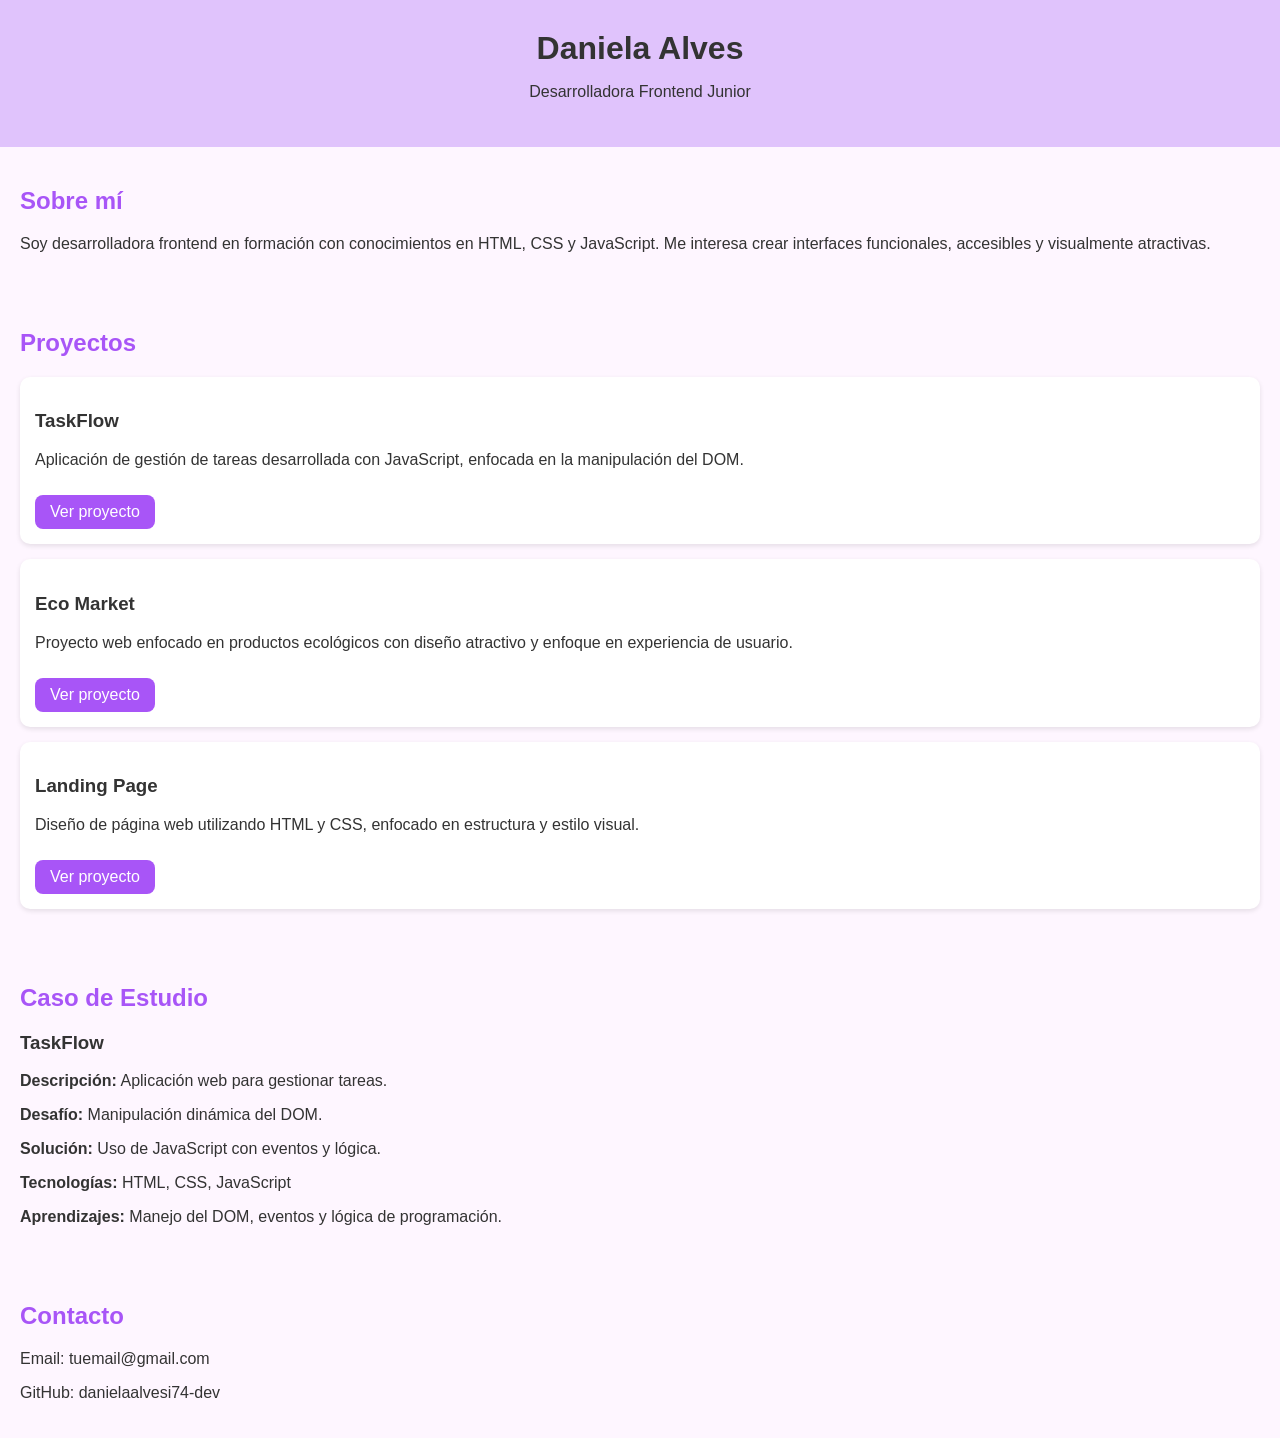
==== index.html @ 4c51468c "Add files via upload" ====
<!DOCTYPE html>
<html lang="es">
<head>
  <meta charset="UTF-8">
  <title>Portafolio Daniela Alves</title>
  <link rel="stylesheet" href="styles.css">
</head>
<body>

  <header>
    <h1>Daniela Alves</h1>
    <p>Desarrolladora Frontend Junior</p>
  </header>

  <section id="sobre-mi">
    <h2>Sobre mí</h2>
    <p>
      Soy desarrolladora frontend en formación con conocimientos en HTML, CSS y JavaScript.
      Me interesa crear interfaces funcionales, accesibles y visualmente atractivas.
    </p>
  </section>

  <section id="proyectos">
    <h2>Proyectos</h2>

    <div class="proyecto">
      <h3>TaskFlow</h3>
      <p>Aplicación de gestión de tareas desarrollada con JavaScript, enfocada en la manipulación del DOM.</p>
      <a href="taskflow/index.html" class="btn">Ver proyecto</a>
    </div>

    <div class="proyecto">
      <h3>Eco Market</h3>
      <p>Proyecto web enfocado en productos ecológicos con diseño atractivo y enfoque en experiencia de usuario.</p>
      <a href="eco-market/index.html" class="btn">Ver proyecto</a>
    </div>

    <div class="proyecto">
      <h3>Landing Page</h3>
      <p>Diseño de página web utilizando HTML y CSS, enfocado en estructura y estilo visual.</p>
      <a href="landing/index.html" class="btn">Ver proyecto</a>
    </div>

  </section>

  <section id="caso-estudio">
    <h2>Caso de Estudio</h2>

    <h3>TaskFlow</h3>

    <p><strong>Descripción:</strong> Aplicación web para gestionar tareas.</p>
    <p><strong>Desafío:</strong> Manipulación dinámica del DOM.</p>
    <p><strong>Solución:</strong> Uso de JavaScript con eventos y lógica.</p>
    <p><strong>Tecnologías:</strong> HTML, CSS, JavaScript</p>
    <p><strong>Aprendizajes:</strong> Manejo del DOM, eventos y lógica de programación.</p>

  </section>

  <section id="contacto">
    <h2>Contacto</h2>
    <p>Email: tuemail@gmail.com</p>
    <p>GitHub: danielaalvesi74-dev</p>
  </section>

</body>
</html>
---- styles.css ----
body {
  font-family: Arial, sans-serif;
  margin: 0;
  background-color: #fef6ff;
  color: #333;
}

header {
  background-color: #e0c3fc;
  text-align: center;
  padding: 30px;
}

h1 {
  margin: 0;
}

section {
  padding: 20px;
}

h2 {
  color: #a855f7;
}

.proyecto {
  background: white;
  padding: 15px;
  margin: 15px 0;
  border-radius: 10px;
  box-shadow: 0 2px 5px rgba(0,0,0,0.1);
}

.btn {
  display: inline-block;
  margin-top: 10px;
  padding: 8px 15px;
  background-color: #a855f7;
  color: white;
  text-decoration: none;
  border-radius: 8px;
}

.btn:hover {
  background-color: #9333ea;
}
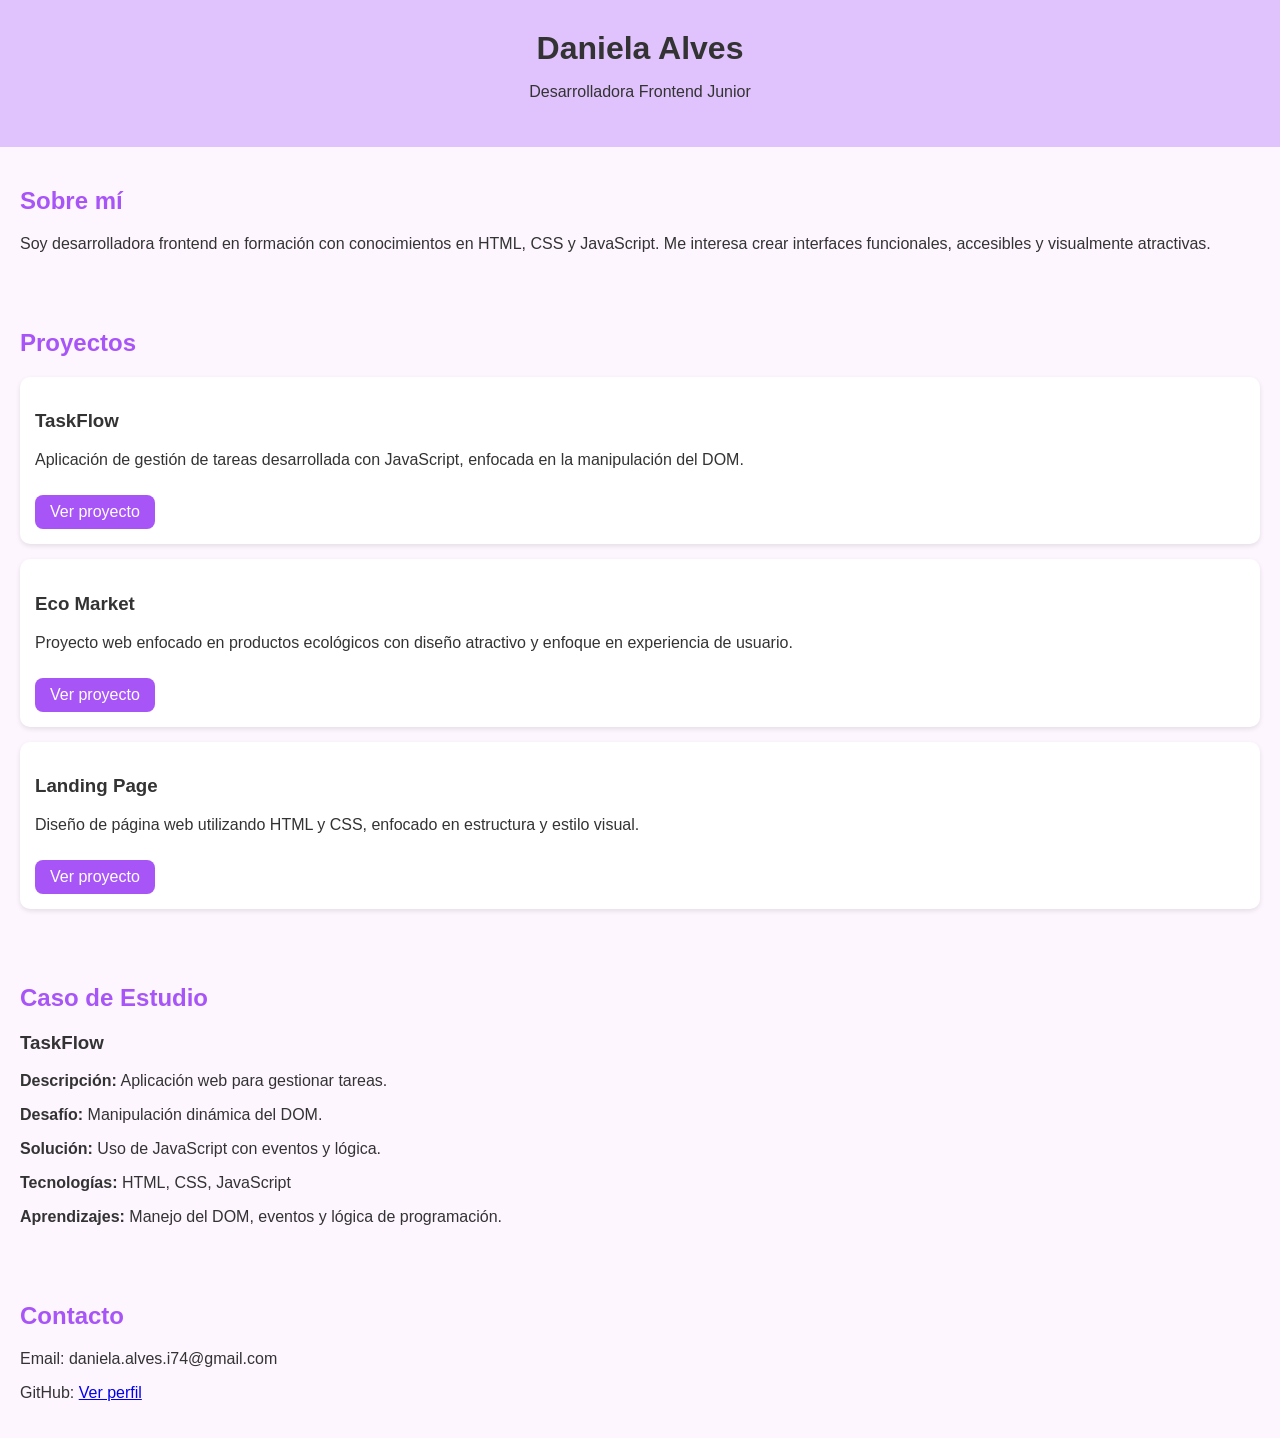
==== commit 6c357752: "Add files via upload" ====
--- a/index.html
+++ b/index.html
@@ -58,8 +58,13 @@
 
   <section id="contacto">
     <h2>Contacto</h2>
-    <p>Email: tuemail@gmail.com</p>
-    <p>GitHub: danielaalvesi74-dev</p>
+    <p>Email: daniela.alves.i74@gmail.com</p>
+   <p>
+  GitHub: 
+  <a href="https://github.com/danielaalvesi74-dev" target="_blank">
+    Ver perfil
+  </a>
+</p>
   </section>
 
 </body>
--- a/styles.css
+++ b/styles.css
@@ -43,4 +43,8 @@
 
 .btn:hover {
   background-color: #9333ea;
+}
+.proyecto:hover {
+  transform: scale(1.02);
+  transition: 0.3s;
 }
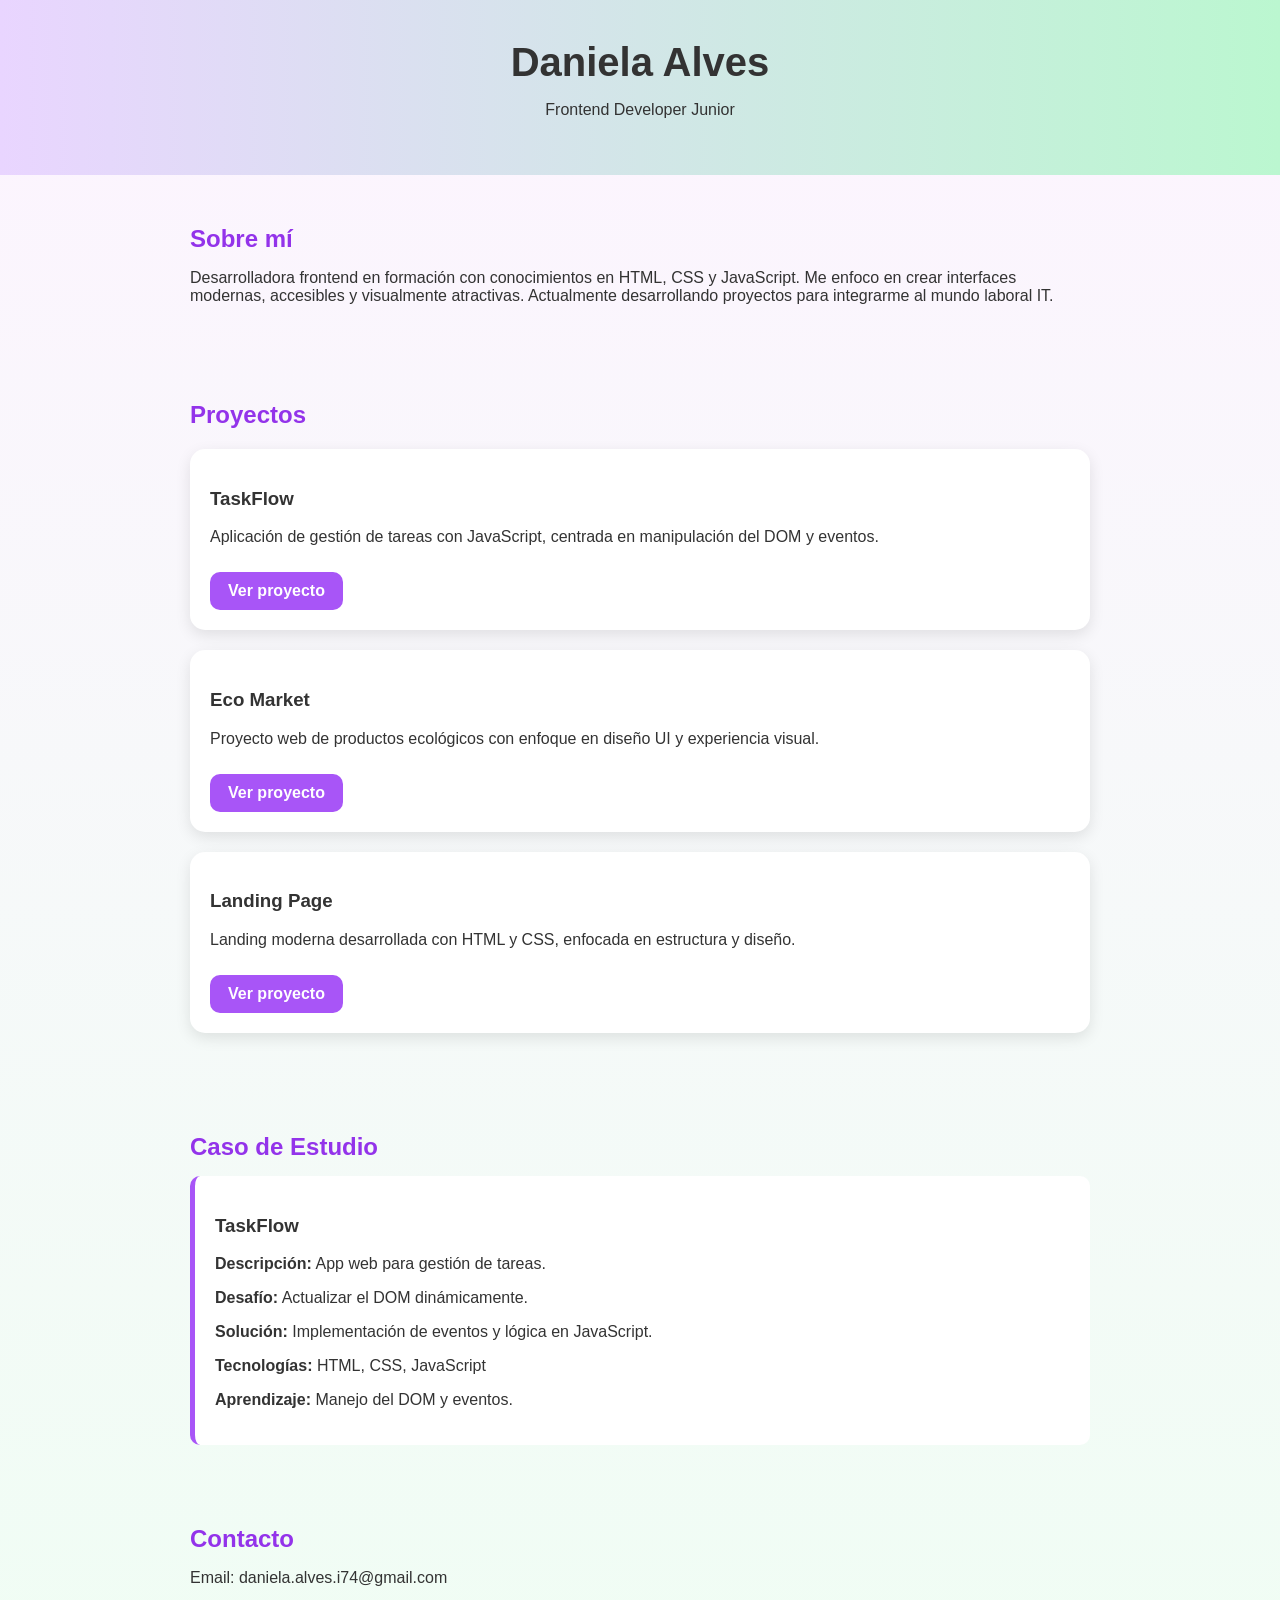
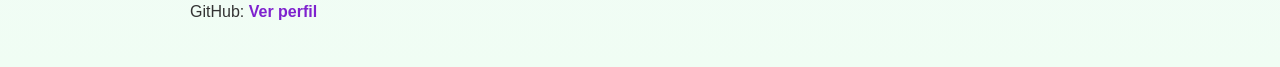
==== commit 7a149f19: "Add files via upload" ====
--- a/index.html
+++ b/index.html
@@ -2,21 +2,22 @@
 <html lang="es">
 <head>
   <meta charset="UTF-8">
-  <title>Portafolio Daniela Alves</title>
+  <title>Daniela Alves | Frontend Developer</title>
   <link rel="stylesheet" href="styles.css">
 </head>
 <body>
 
   <header>
     <h1>Daniela Alves</h1>
-    <p>Desarrolladora Frontend Junior</p>
+    <p>Frontend Developer Junior</p>
   </header>
 
   <section id="sobre-mi">
     <h2>Sobre mí</h2>
     <p>
-      Soy desarrolladora frontend en formación con conocimientos en HTML, CSS y JavaScript.
-      Me interesa crear interfaces funcionales, accesibles y visualmente atractivas.
+      Desarrolladora frontend en formación con conocimientos en HTML, CSS y JavaScript.
+      Me enfoco en crear interfaces modernas, accesibles y visualmente atractivas.
+      Actualmente desarrollando proyectos para integrarme al mundo laboral IT.
     </p>
   </section>
 
@@ -25,20 +26,20 @@
 
     <div class="proyecto">
       <h3>TaskFlow</h3>
-      <p>Aplicación de gestión de tareas desarrollada con JavaScript, enfocada en la manipulación del DOM.</p>
-      <a href="taskflow/index.html" class="btn">Ver proyecto</a>
+      <p>Aplicación de gestión de tareas con JavaScript, centrada en manipulación del DOM y eventos.</p>
+      <a href="taskflow/index.html" target="_blank" class="btn">Ver proyecto</a>
     </div>
 
     <div class="proyecto">
       <h3>Eco Market</h3>
-      <p>Proyecto web enfocado en productos ecológicos con diseño atractivo y enfoque en experiencia de usuario.</p>
-      <a href="eco-market/index.html" class="btn">Ver proyecto</a>
+      <p>Proyecto web de productos ecológicos con enfoque en diseño UI y experiencia visual.</p>
+      <a href="eco-market/index.html" target="_blank" class="btn">Ver proyecto</a>
     </div>
 
     <div class="proyecto">
       <h3>Landing Page</h3>
-      <p>Diseño de página web utilizando HTML y CSS, enfocado en estructura y estilo visual.</p>
-      <a href="landing/index.html" class="btn">Ver proyecto</a>
+      <p>Landing moderna desarrollada con HTML y CSS, enfocada en estructura y diseño.</p>
+      <a href="landing/index.html" target="_blank" class="btn">Ver proyecto</a>
     </div>
 
   </section>
@@ -46,25 +47,26 @@
   <section id="caso-estudio">
     <h2>Caso de Estudio</h2>
 
-    <h3>TaskFlow</h3>
-
-    <p><strong>Descripción:</strong> Aplicación web para gestionar tareas.</p>
-    <p><strong>Desafío:</strong> Manipulación dinámica del DOM.</p>
-    <p><strong>Solución:</strong> Uso de JavaScript con eventos y lógica.</p>
-    <p><strong>Tecnologías:</strong> HTML, CSS, JavaScript</p>
-    <p><strong>Aprendizajes:</strong> Manejo del DOM, eventos y lógica de programación.</p>
+    <div class="caso">
+      <h3>TaskFlow</h3>
+      <p><strong>Descripción:</strong> App web para gestión de tareas.</p>
+      <p><strong>Desafío:</strong> Actualizar el DOM dinámicamente.</p>
+      <p><strong>Solución:</strong> Implementación de eventos y lógica en JavaScript.</p>
+      <p><strong>Tecnologías:</strong> HTML, CSS, JavaScript</p>
+      <p><strong>Aprendizaje:</strong> Manejo del DOM y eventos.</p>
+    </div>
 
   </section>
 
   <section id="contacto">
     <h2>Contacto</h2>
     <p>Email: daniela.alves.i74@gmail.com</p>
-   <p>
-  GitHub: 
-  <a href="https://github.com/danielaalvesi74-dev" target="_blank">
-    Ver perfil
-  </a>
-</p>
+    <p>
+      GitHub: 
+      <a href="https://github.com/danielaalvesi74-dev" target="_blank">
+        Ver perfil
+      </a>
+    </p>
   </section>
 
 </body>
--- a/styles.css
+++ b/styles.css
@@ -1,50 +1,73 @@
 body {
   font-family: Arial, sans-serif;
   margin: 0;
-  background-color: #fef6ff;
+  background: linear-gradient(to bottom, #fdf4ff, #f0fdf4);
   color: #333;
 }
 
 header {
-  background-color: #e0c3fc;
   text-align: center;
-  padding: 30px;
+  padding: 40px;
+  background: linear-gradient(to right, #e9d5ff, #bbf7d0);
 }
 
 h1 {
   margin: 0;
+  font-size: 2.5em;
 }
 
 section {
-  padding: 20px;
+  padding: 30px;
+  max-width: 900px;
+  margin: auto;
 }
 
 h2 {
-  color: #a855f7;
+  color: #9333ea;
+  margin-bottom: 15px;
 }
 
 .proyecto {
   background: white;
-  padding: 15px;
-  margin: 15px 0;
-  border-radius: 10px;
-  box-shadow: 0 2px 5px rgba(0,0,0,0.1);
+  padding: 20px;
+  margin: 20px 0;
+  border-radius: 15px;
+  box-shadow: 0 5px 15px rgba(0,0,0,0.1);
+  transition: transform 0.3s;
+}
+
+.proyecto:hover {
+  transform: scale(1.03);
 }
 
 .btn {
   display: inline-block;
   margin-top: 10px;
-  padding: 8px 15px;
+  padding: 10px 18px;
   background-color: #a855f7;
   color: white;
   text-decoration: none;
-  border-radius: 8px;
+  border-radius: 10px;
+  transition: 0.3s;
 }
 
 .btn:hover {
-  background-color: #9333ea;
+  background-color: #7e22ce;
 }
-.proyecto:hover {
-  transform: scale(1.02);
-  transition: 0.3s;
+
+.caso {
+  background: #ffffff;
+  padding: 20px;
+  border-left: 5px solid #a855f7;
+  border-radius: 10px;
+}
+
+a {
+  color: #7e22ce;
+  text-decoration: none;
+  font-weight: bold;
+}
+
+a:hover {
+  text-decoration: underline;
 }
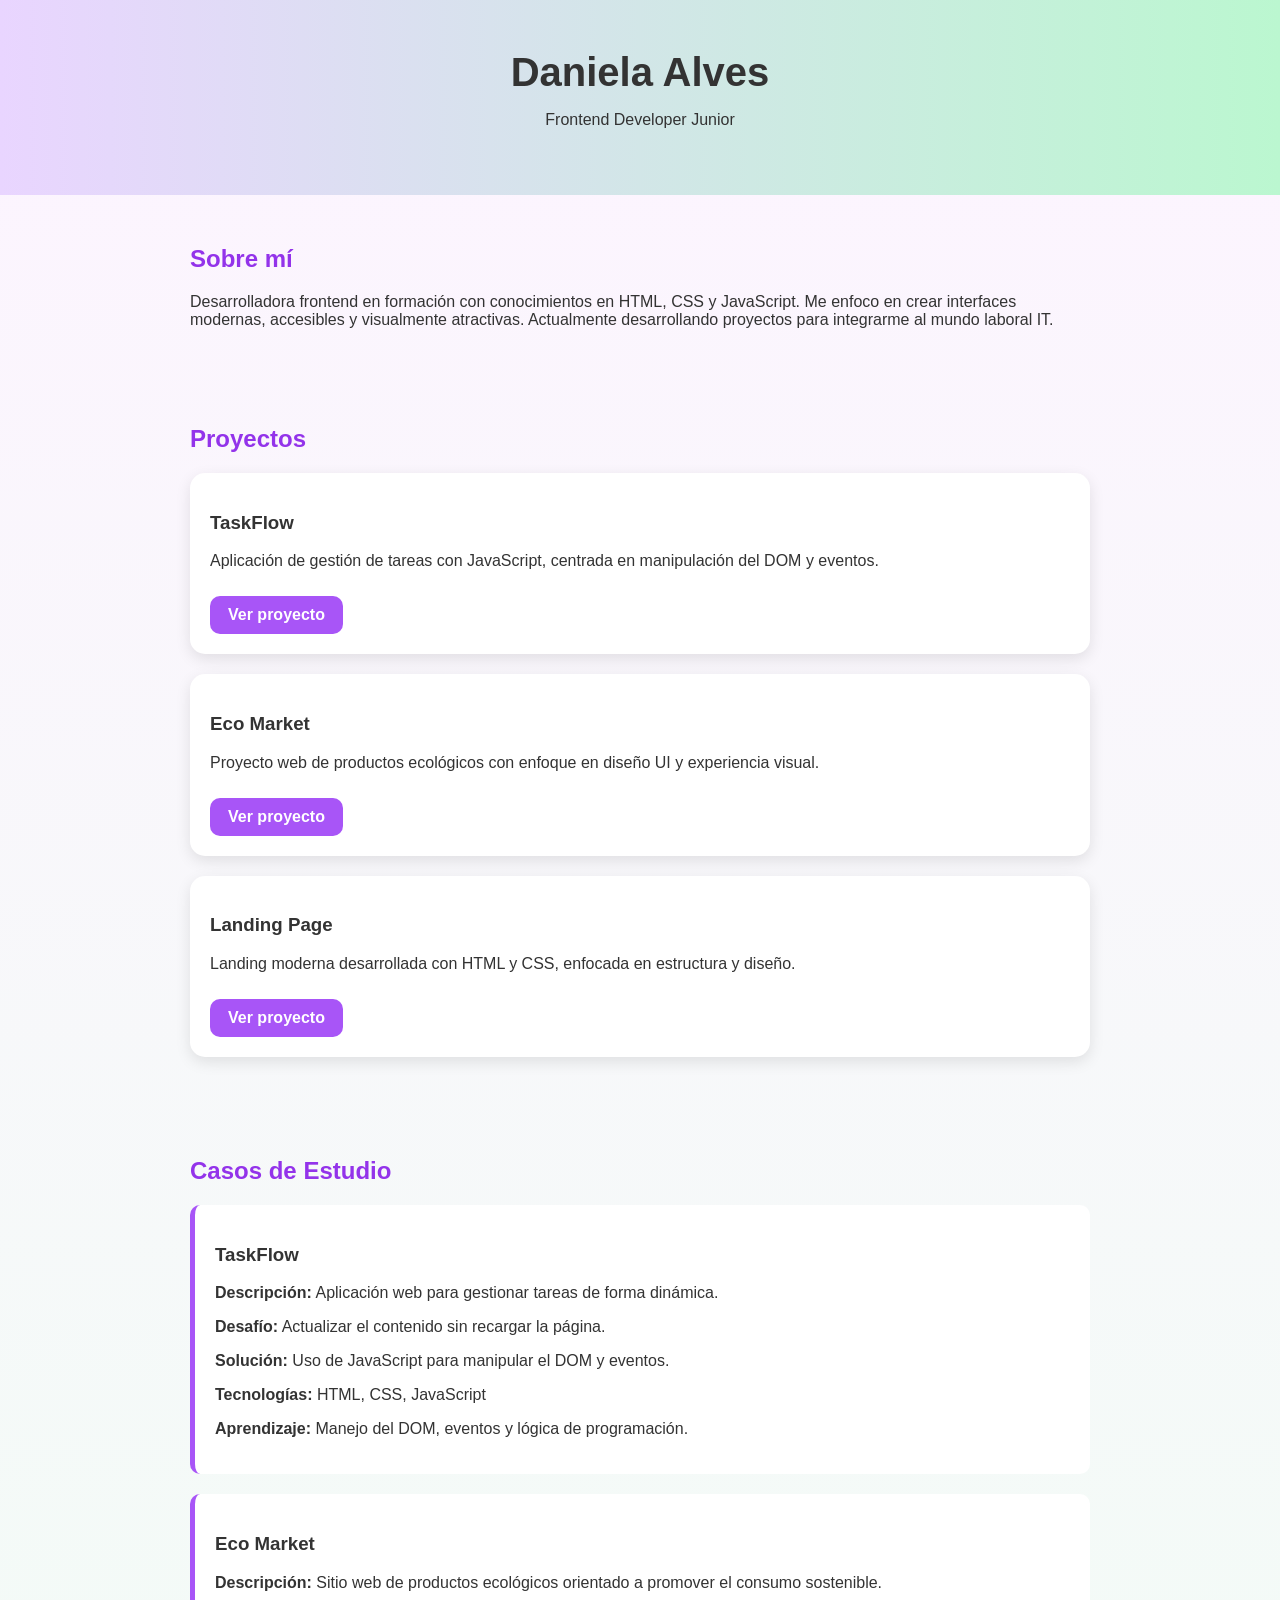
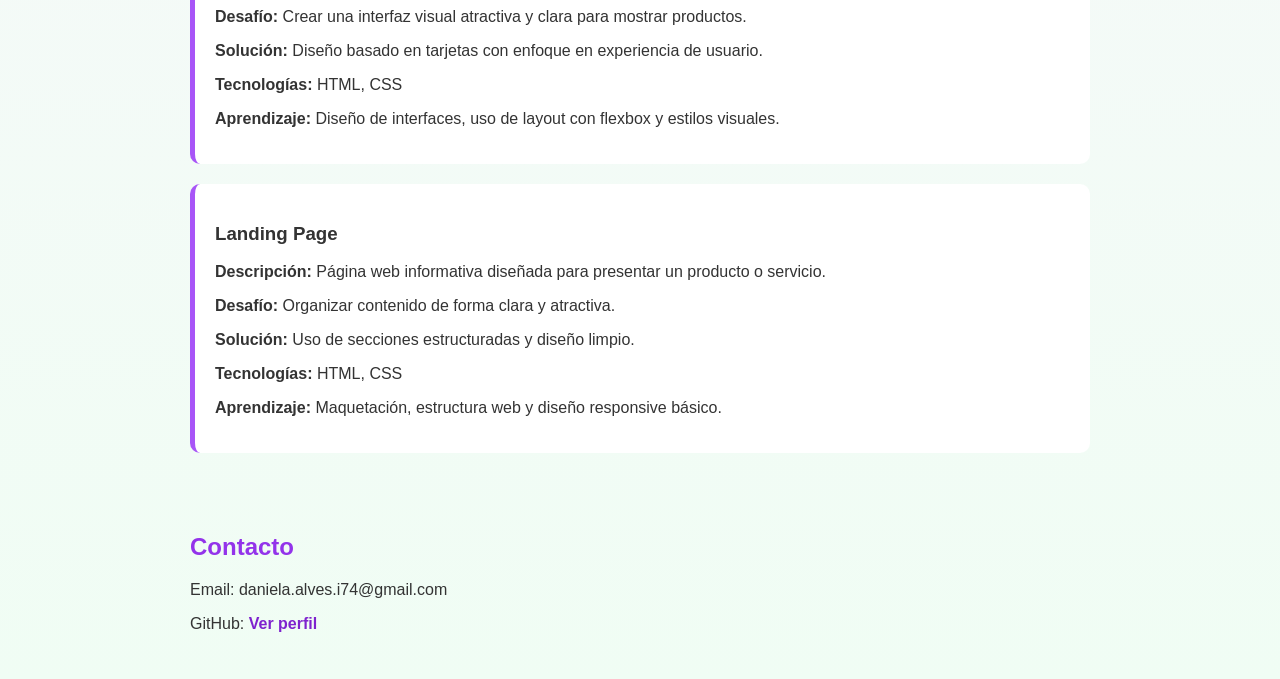
==== commit facf8f6b: "Add files via upload" ====
--- a/index.html
+++ b/index.html
@@ -45,15 +45,33 @@
   </section>
 
   <section id="caso-estudio">
-    <h2>Caso de Estudio</h2>
+    <h2>Casos de Estudio</h2>
 
     <div class="caso">
       <h3>TaskFlow</h3>
-      <p><strong>Descripción:</strong> App web para gestión de tareas.</p>
-      <p><strong>Desafío:</strong> Actualizar el DOM dinámicamente.</p>
-      <p><strong>Solución:</strong> Implementación de eventos y lógica en JavaScript.</p>
+      <p><strong>Descripción:</strong> Aplicación web para gestionar tareas de forma dinámica.</p>
+      <p><strong>Desafío:</strong> Actualizar el contenido sin recargar la página.</p>
+      <p><strong>Solución:</strong> Uso de JavaScript para manipular el DOM y eventos.</p>
       <p><strong>Tecnologías:</strong> HTML, CSS, JavaScript</p>
-      <p><strong>Aprendizaje:</strong> Manejo del DOM y eventos.</p>
+      <p><strong>Aprendizaje:</strong> Manejo del DOM, eventos y lógica de programación.</p>
+    </div>
+
+    <div class="caso">
+      <h3>Eco Market</h3>
+      <p><strong>Descripción:</strong> Sitio web de productos ecológicos orientado a promover el consumo sostenible.</p>
+      <p><strong>Desafío:</strong> Crear una interfaz visual atractiva y clara para mostrar productos.</p>
+      <p><strong>Solución:</strong> Diseño basado en tarjetas con enfoque en experiencia de usuario.</p>
+      <p><strong>Tecnologías:</strong> HTML, CSS</p>
+      <p><strong>Aprendizaje:</strong> Diseño de interfaces, uso de layout con flexbox y estilos visuales.</p>
+    </div>
+
+    <div class="caso">
+      <h3>Landing Page</h3>
+      <p><strong>Descripción:</strong> Página web informativa diseñada para presentar un producto o servicio.</p>
+      <p><strong>Desafío:</strong> Organizar contenido de forma clara y atractiva.</p>
+      <p><strong>Solución:</strong> Uso de secciones estructuradas y diseño limpio.</p>
+      <p><strong>Tecnologías:</strong> HTML, CSS</p>
+      <p><strong>Aprendizaje:</strong> Maquetación, estructura web y diseño responsive básico.</p>
     </div>
 
   </section>
--- a/styles.css
+++ b/styles.css
@@ -7,7 +7,7 @@
 
 header {
   text-align: center;
-  padding: 40px;
+  padding: 50px;
   background: linear-gradient(to right, #e9d5ff, #bbf7d0);
 }
 
@@ -24,7 +24,7 @@
 
 h2 {
   color: #9333ea;
-  margin-bottom: 15px;
+  margin-bottom: 20px;
 }
 
 .proyecto {
@@ -33,11 +33,12 @@
   margin: 20px 0;
   border-radius: 15px;
   box-shadow: 0 5px 15px rgba(0,0,0,0.1);
-  transition: transform 0.3s;
+  transition: transform 0.3s, box-shadow 0.3s;
 }
 
 .proyecto:hover {
   transform: scale(1.03);
+  box-shadow: 0 10px 25px rgba(0,0,0,0.15);
 }
 
 .btn {
@@ -58,6 +59,7 @@
 .caso {
   background: #ffffff;
   padding: 20px;
+  margin-top: 20px;
   border-left: 5px solid #a855f7;
   border-radius: 10px;
 }
